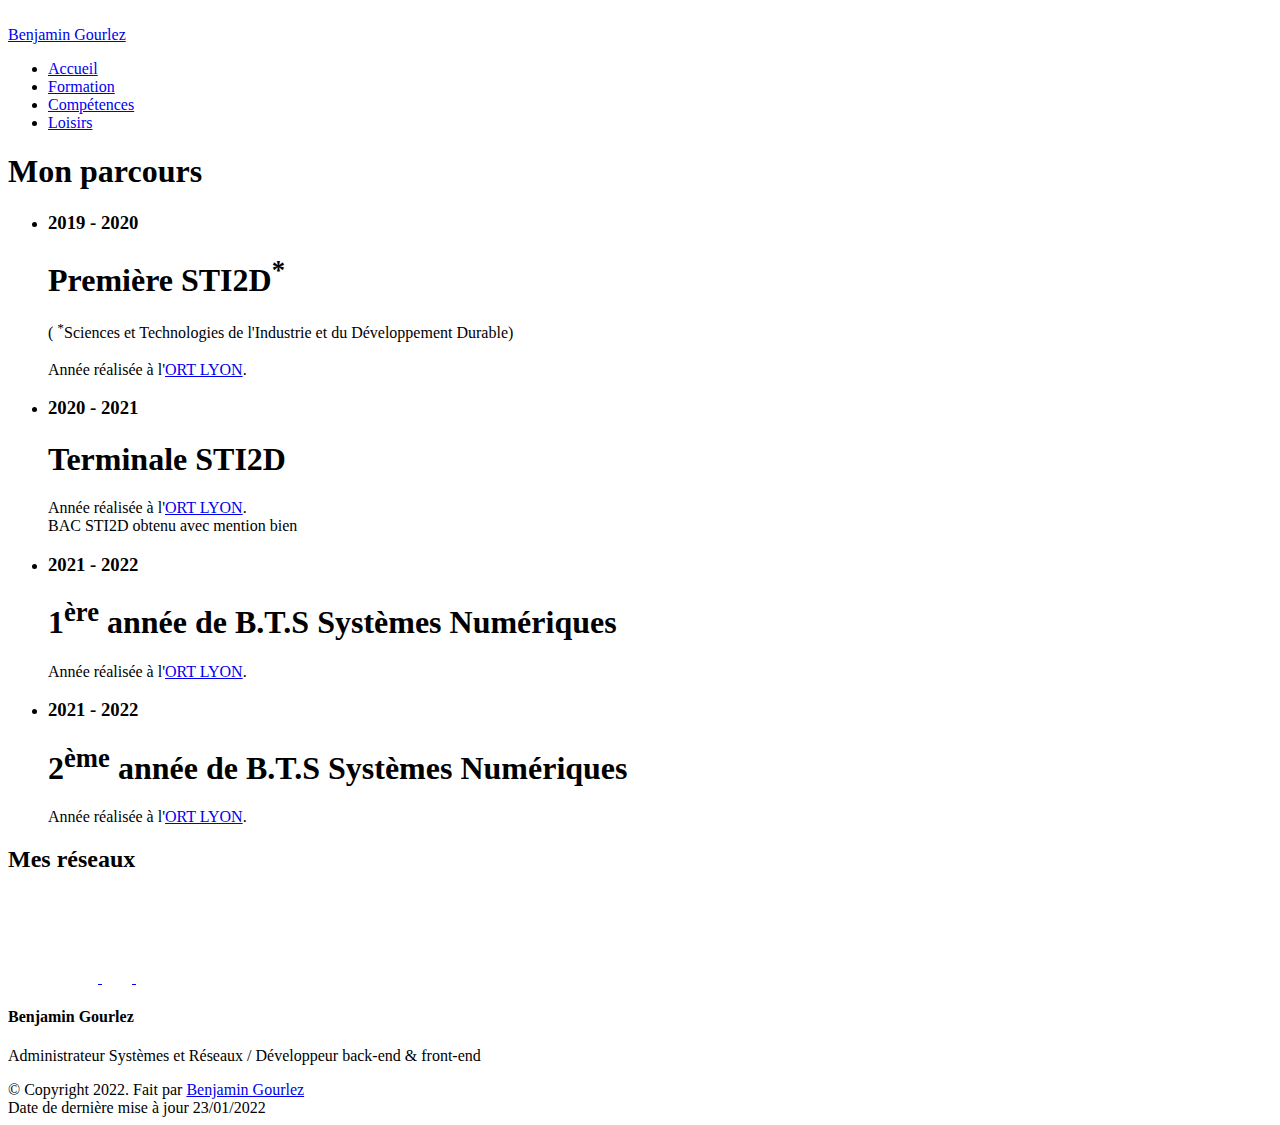
==== pages/formations.html @ 31ed083f "Add files via upload" ====
<!DOCTYPE html>
<html lang="fr">
  <head>
    <meta charset="UTF-8" />
    <meta http-equiv="X-UA-Compatible" content="IE=edge" />
    <meta name="viewport" content="width=device-width, initial-scale=1.0" />
    <link rel="shortcut icon" href="../images/bgo.png" type="image/x-icon">
    <title>Porfolio Benjamin Gourlez</title>
    <meta name="description" content="Portfolio de Benjamin Gourlez" />
    <link rel="stylesheet" href="../src/css/global/header.css" />
    <link rel="stylesheet" href="../src/css/pages/formations.css" />
    <link rel="stylesheet" href="../src/css/global/footer.css" />
  </head>

  <body>
    <header class="header">
      <div class="header-content">
        <div class="header-logo-cont">
          <div class="header-img">
            <img src="../src/images/bgo.png" alt="" class="header-pp" />
          </div>
          <a href="#"><span class="header-img-txt"> Benjamin Gourlez </span></a>
        </div>

        <a href="#" class="header-menu-btn">
          <span class="lines"></span>
        </a>

        <div class="header-main">
          <ul class="header-links">
            <li class="header-li-link">
              <a href="../index.html">Accueil</a>
            </li>
            <li class="header-li-link">
              <a href="./formations.html">Formation</a>
            </li>
            <li class="header-li-link">
              <a href="./competences.html">Compétences</a>
            </li>
            <li class="header-li-link">
              <a href="./loisirs.html">Loisirs</a>
            </li>
          </ul>
        </div>
      </div>
    </header>

    <section class="timeline-sec">
      <div class="text">
        <h1>Mon parcours </h1>
      </div>
      <div class="timeline">
        <ul>
          <li>
            <div class="timeline-txt">
              <h3 class="date">2019 - 2020</h3>
              <h1>Première STI2D<sup>*</sup></h1>
              <p>( <sup>*</sup>Sciences et Technologies de l'Industrie et du Développement Durable) 
                <br>
                <br>
                Année réalisée à l'<a href="https://ort-france.fr/nos-formations/secondaire/bac-sti2d">ORT LYON</a>.</p>
            </div>
          </li>
          <li>
            <div class="timeline-txt">
              <h3 class="date">2020 - 2021</h3>
              <h1>Terminale STI2D</h1>
              <p>Année réalisée à l'<a href="https://ort-france.fr/nos-formations/secondaire/bac-sti2d">ORT LYON</a>.
                <br>
                BAC STI2D obtenu avec mention bien
              </p>
            </div>
          </li>
          <li>
            <div class="timeline-txt">
              <h3 class="date">2021 - 2022</h3>
              <h1>1<sup>ère</sup> année de B.T.S Systèmes Numériques</h1>
              <p>Année réalisée à l'<a href="https://ort-france.fr/nos-formations/metier-du-numerique-et-informatique/bts-snir">ORT LYON</a>.</p>
            </div>
          </li>
          <li>
            <div class="timeline-txt">
              <h3 class="date">2021 - 2022</h3>
              <h1>2<sup>ème</sup> année de B.T.S Systèmes Numériques</h1>
              <p>Année réalisée à l'<a href="https://ort-france.fr/nos-formations/metier-du-numerique-et-informatique/bts-snir">ORT LYON</a>.</p>
            </div>
          </li>
        </ul>
      </div>
      
    </section>

    <footer class="footer">
        <div class="footer-container">
          <div class="footer-up-content">
            <div class="footer-content-row1">
              <h2>
                <span>Mes réseaux</span>
              </h2>
              <div class="footer-social-div">
                <a href="http://www.linkedin.com/in/benjamin-gourlez">
                  <img
                    class="footer-icons"
                    src="../images/icons/reseaux/linkedin.png"
                    alt="icon"
                  />
                </a>
                <a href="https://github.com/BenjaminGourlez">
                  <img
                    class="footer-icons"
                    src="../images/icons/reseaux/github.png"
                    alt="icon"
                  />
                </a>
                <a href="https://www.instagram.com/benj_pics/">
                  <img
                    class="footer-icons"
                    src="../images/icons/reseaux/insta.png"
                    alt="icon"
                  />
                </a>
              </div>
            </div>
            <div class="footer-content-row2">
              <h4>Benjamin Gourlez</h4>
              <p class="footer-desc">
                Administrateur Systèmes et Réseaux / Développeur back-end & front-end
              </p>
            </div>
          </div>
  
          <div class="footer-down">
            &copy; Copyright 2022. Fait par
            <a href="../index.html#"
              >Benjamin Gourlez</a
            >
            <br>
            Date de dernière mise à jour 23/01/2022
          </div>
        </div>
      </footer>
  </body>
</html>
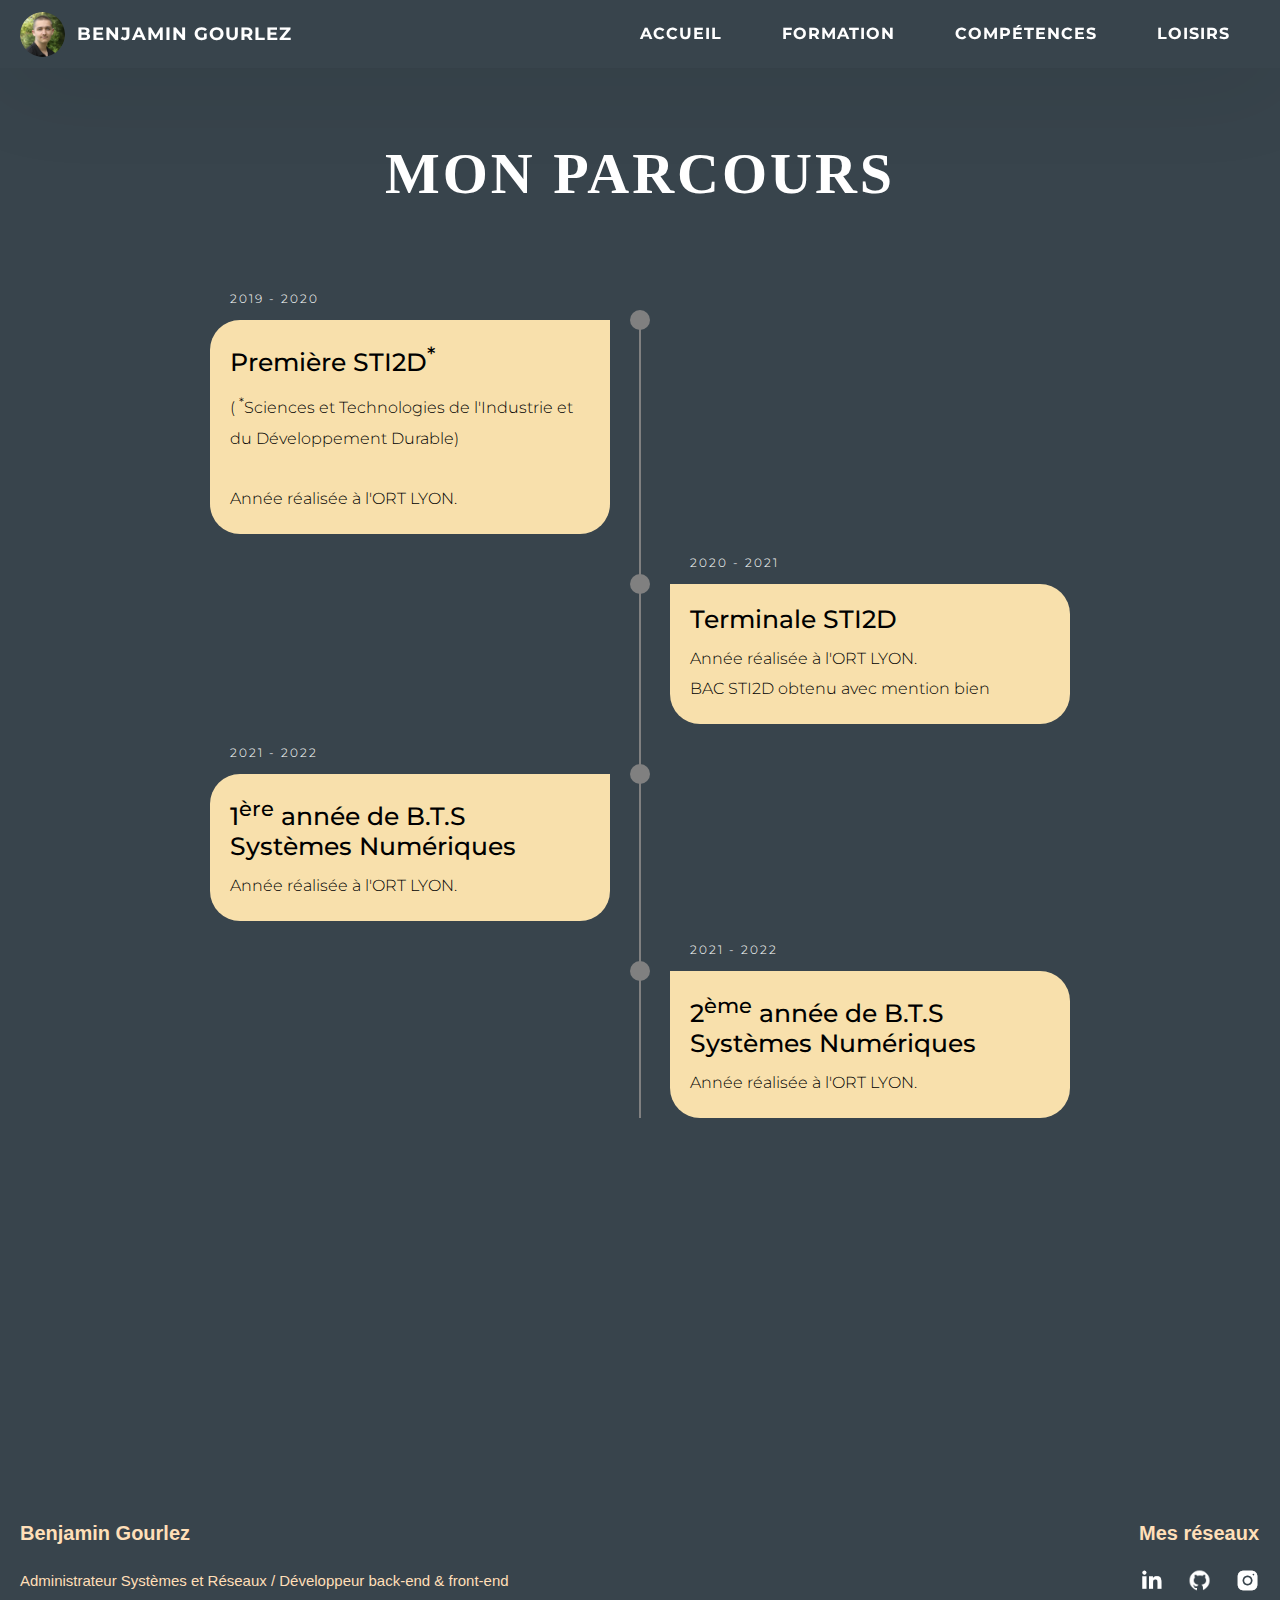
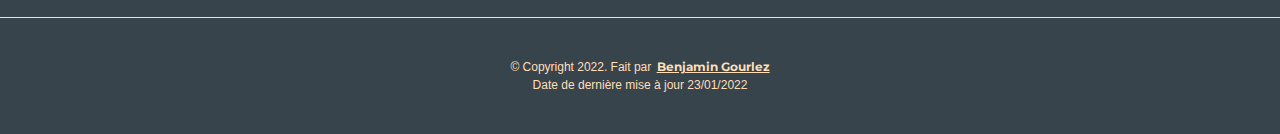
==== commit a0fcb659: "Update formations.html" ====
--- a/pages/formations.html
+++ b/pages/formations.html
@@ -7,9 +7,9 @@
     <link rel="shortcut icon" href="../images/bgo.png" type="image/x-icon">
     <title>Porfolio Benjamin Gourlez</title>
     <meta name="description" content="Portfolio de Benjamin Gourlez" />
-    <link rel="stylesheet" href="../src/css/global/header.css" />
-    <link rel="stylesheet" href="../src/css/pages/formations.css" />
-    <link rel="stylesheet" href="../src/css/global/footer.css" />
+    <link rel="stylesheet" href="../css/global/header.css" />
+    <link rel="stylesheet" href="../css/pages/formations.css" />
+    <link rel="stylesheet" href="../css/global/footer.css" />
   </head>
 
   <body>
@@ -17,7 +17,7 @@
       <div class="header-content">
         <div class="header-logo-cont">
           <div class="header-img">
-            <img src="../src/images/bgo.png" alt="" class="header-pp" />
+            <img src="../images/bgo.png" alt="" class="header-pp" />
           </div>
           <a href="#"><span class="header-img-txt"> Benjamin Gourlez </span></a>
         </div>
--- a/css/global/header.css
+++ b/css/global/header.css
@@ -0,0 +1,264 @@
+/*
+    MEDIAQUERIES
+
+    ZONE TELEPHONE          = 0 -- 600PX
+    ZONE TABLETTE PORTRAIT  = 600 -- 900PX
+    ZONE TABLETTE PAYSAGE   = 900 -- 1200PX
+    ZONE BUREAU STANDARD    = 1200 -- 1800PX
+    ZONE GRAND BUREAU       = 1800PX & +
+
+*/
+
+/*
+    GUIDE TAILLE --- SOURCE : https://codebeautify.org/percent-to-rem-converter
+
+    1em / 1rem === 100% === 16px === 12pt
+    37.5em === 3750% === 600px === 450.01pt
+    56.25em === 5625% === 900px === 675.02pt
+    75em === 7500% === 1200px === 900.02pt
+    112.5em === 11250% === 1800px === 1350.03pt
+
+*/
+
+/*
+    IMPORTATION DE POLICES
+*/
+
+/* Montserrat */
+@import url("https://fonts.googleapis.com/css2?family=Montserrat:wght@300;500&display=swap");
+
+/* Source Sans Pro */
+@import url("https://fonts.googleapis.com/css2?family=Source+Sans+Pro:wght@400;600;700;900&display=swap");
+
+/* Lobster Two */
+@import url("https://fonts.googleapis.com/css2?family=Lobster+Two:ital,wght@0,400;0,700;1,400;1,700");
+
+/*
+    DEBUT DU CODE
+*/
+
+/*
+    STYLES GLOBAL
+*/
+
+*,
+*::after,
+*::before {
+  margin: 0;
+  padding: 0;
+  box-sizing: inherit;
+  font-family: inherit;
+}
+
+:root {
+  font-size: 62.5%;
+  scroll-behavior: smooth;
+}
+
+@media only screen and (max-width: 75em) {
+  :root {
+    font-size: 59%;
+  }
+}
+
+@media only screen and (max-width: 56.25em) {
+  :root {
+    font-size: 56%;
+  }
+}
+
+@media only screen and (min-width: 112.5em) {
+  :root {
+    font-size: 65%;
+  }
+}
+
+body {
+  box-sizing: border-box;
+  position: relative;
+  line-height: 1.5;
+  font-family: sans-serif;
+  overflow-x: hidden;
+  overflow-y: scroll;
+  font-family: "Sans Pro", Arial, Helvetica, sans-serif;
+}
+
+a {
+  font-family: 'Montserrat', 'Times New Roman', Times, sans-serif;
+  text-decoration: none;
+  color: inherit;
+}
+
+.header li {
+  list-style: none;
+}
+
+input:focus,
+button:focus,
+a:focus,
+textarea:focus {
+  outline: none;
+}
+
+button {
+  border: none;
+  cursor: pointer;
+}
+
+textarea {
+  resize: none;
+}
+
+/*
+  HEADER
+*/
+
+.header {
+  position: fixed;
+  width: 100%;
+  z-index: 1000;
+  background: #38444c;
+  box-shadow: 0 10px 100px rgba(0, 0, 0, 0.1);
+}
+
+.header-content {
+  display: flex;
+  align-items: center;
+  justify-content: space-between;
+  padding: 1rem 5rem;
+}
+
+@media only screen and (min-width: 768px) {
+  .header-content {
+    padding: 0 2rem;
+  }
+}
+
+/*
+  CSS DE L'ICONE ET DU TEXTE
+*/
+
+.header-logo-cont {
+  display: flex;
+  align-items: center;
+  cursor: pointer;
+  color: white;
+  transition: color 0.3s;
+}
+
+.header-logo-cont:hover {
+  color: #f2dcc7;
+}
+
+.header-img {
+  width: 5rem;
+  height: 5rem;
+  border-radius: 50px;
+  overflow: hidden;
+  margin-right: 1.5rem;
+}
+
+@media only screen and (min-width: 56.25em) {
+  .header-img {
+    width: 4.5rem;
+    height: 4.5rem;
+    margin-right: 1.2rem;
+  }
+}
+
+.header-pp {
+  width: 100%;
+  height: 100%;
+  object-fit: cover;
+  object-position: center;
+  display: block;
+}
+
+.header-img-txt {
+  font-family: 'Montserrat', 'Times New Roman', Times, sans-serif;
+  font-size: 1.8rem;
+  text-transform: uppercase;
+  font-weight: 700;
+  letter-spacing: 1px;
+}
+
+/*
+  CSS DES LIENS DU MENU
+*/
+
+.header-links {
+  display: flex;
+}
+
+@media only screen and (max-width: 41em) {
+  .header-links {
+    display: none;
+  }
+}
+
+.header-li-link {
+  padding: 2.2rem 3rem;
+  display: inline-block;
+  font-size: 1.6rem;
+  color: white;
+  text-transform: uppercase;
+  letter-spacing: 1px;
+  font-weight: 700;
+  transition: color 0.3s;
+}
+
+.header-li-link:hover {
+  color: rgb(102, 255, 135);
+  text-decoration: underline dashed;
+  
+  text-underline-offset: 8px;
+}
+
+
+@media only screen and (max-width: 56.25em) {
+  .header-li-link {
+    padding: 3rem 1.8rem;
+    font-size: 1.5rem;
+  }
+}
+
+/* menu button */
+
+@media only screen and (max-width: 41em) {
+  .header-menu-btn {
+    height: 30px;
+    width: 30px;
+    position: absolute;
+    right: 20px;
+    top: 20px;
+    z-index: 101;
+  }
+  .header-menu-btn > span {
+    background-color: #fff;
+    border-radius: 1px;
+    height: 2px;
+    width: 100%;
+    position: absolute;
+    left: 50%;
+    top: 50%;
+    margin: -1px 0 0 -15px;
+  }
+  .header-menu-btn > span:after,
+  .header-menu-btn > span:before {
+    content: "";
+    background-color: #fff;
+    border-radius: 1px;
+    height: 2px;
+    width: 100%;
+    position: absolute;
+    left: 50%;
+    margin-left: -15px;
+  }
+  .header-menu-btn > span:after {
+    top: -7px;
+  }
+  .header-menu-btn > span:before {
+    bottom: -7px;
+  }
+}
+
--- a/css/pages/formations.css
+++ b/css/pages/formations.css
@@ -0,0 +1,189 @@
+/*
+    MEDIAQUERIES
+
+    ZONE TELEPHONE          = 0 -- 600PX
+    ZONE TABLETTE PORTRAIT  = 600 -- 900PX
+    ZONE TABLETTE PAYSAGE   = 900 -- 1200PX
+    ZONE BUREAU STANDARD    = 1200 -- 1800PX
+    ZONE GRAND BUREAU       = 1800PX & +
+
+*/
+
+/*
+    GUIDE TAILLE --- SOURCE : https://codebeautify.org/percent-to-rem-converter
+
+    1em / 1rem === 100% === 16px === 12pt
+    37.5em === 3750% === 600px === 450.01pt
+    56.25em === 5625% === 900px === 675.02pt
+    75em === 7500% === 1200px === 900.02pt
+    112.5em === 11250% === 1800px === 1350.03pt
+
+*/
+
+/*
+    IMPORTATION DE POLICES
+*/
+
+/* Montserrat */
+@import url("https://fonts.googleapis.com/css2?family=Montserrat:wght@300;500&display=swap");
+/*
+    DEBUT DU CODE
+*/
+
+/*
+    COULEURS GLOBALES
+*/
+
+:root {
+  --grey-background: #38444c;
+  --background: rgb(248, 224, 172);
+  --blue-table: #add8e6;
+  --white: #ffffff;
+}
+
+@import url("https://fonts.googleapis.com/css2?family=Montserrat:wght@300;500&display=swap");
+
+* {
+  margin: 0;
+  padding: 0;
+  box-sizing: border-box;
+}
+
+.text {
+  position: absolute;
+  top: 10%;
+  left: 50%;
+  transform: translate(-50%, -50%);
+  max-width: 90rem;
+  width: 92%;
+}
+
+.text h1 {
+  color: white;
+  font-family: "Mochiy Pop P One", "Times New Roman",
+    Arial sans-serif;
+  font-size: 5.8rem;
+  text-transform: uppercase;
+  letter-spacing: 3px;
+  text-align: center;
+}
+
+.timeline-sec {
+  min-height: 100vh;
+  width: 100%;
+  display: flex;
+  align-items: center;
+  justify-content: center;
+  padding: 32rem 0;
+  background-color: var(--grey-background);
+}
+
+.timeline {
+  width: 80%;
+  height: auto;
+  max-width: 800px;
+  margin: 0 auto;
+  position: relative;
+}
+
+.timeline ul {
+  list-style: none;
+}
+
+.timeline ul li {
+  padding: 20px;
+  background-color: var(--background);
+  color: black;
+  border-radius: 10px;
+  margin-bottom: 20px;
+}
+
+.timeline ul li:last-child {
+  margin-bottom: 0;
+}
+
+.timeline-txt h1 {
+  font-family: "Montserrat";
+  font-weight: 500;
+  font-size: 25px;
+  line-height: 30px;
+  margin-bottom: 10px;
+}
+
+.timeline-txt p {
+  font-family: "Montserrat";
+  font-size: 16px;
+  line-height: 30px;
+  font-weight: 300;
+}
+
+.timeline-txt .date {
+  font-family: "Montserrat";
+  color : white;
+  font-size: 12px;
+  font-weight: 300;
+  margin-bottom: 10px;
+  letter-spacing: 2px;
+}
+
+@media only screen and (min-width: 768px) {
+  .timeline:before {
+    content: "";
+    position: absolute;
+    top: 0;
+    left: 50%;
+    transform: translateX(-50%);
+    width: 2px;
+    height: 100%;
+    background-color: grey;
+  }
+  
+  .timeline ul li {
+    width: 50%;
+    position: relative;
+    margin-bottom: 50px;
+  }
+  
+  .timeline ul li:nth-child(odd) {
+    float: left;
+    clear: right;
+    transform: translateX(-30px);
+    border-radius: 30px 0px 30px 30px;
+  }
+  
+  .timeline ul li:nth-child(even) {
+    float: right;
+    clear: left;
+    transform: translateX(30px);
+    border-radius: 0px 30px 30px 30px;
+  }
+  
+  .timeline ul li::before {
+    content: "";
+    position: absolute;
+    height: 20px;
+    width: 20px;
+    border-radius: 50%;
+    background-color: gray;
+    top: 0px;
+  }
+  
+  .timeline ul li:nth-child(odd)::before {
+    transform: translate(50%, -50%);
+    right: -30px;
+  }
+  .timeline ul li:nth-child(even)::before {
+    transform: translate(-50%, -50%);
+    left: -30px;
+  }
+  
+  .timeline-txt .date {
+    position: absolute;
+    top: -30px;
+  }
+  
+  .timeline ul li:hover::before {
+    background-color: rgb(47, 159, 211);
+  }
+
+}
--- a/css/global/footer.css
+++ b/css/global/footer.css
@@ -0,0 +1,136 @@
+/*
+    MEDIAQUERIES
+
+    ZONE TELEPHONE          = 0 -- 600PX
+    ZONE TABLETTE PORTRAIT  = 600 -- 900PX
+    ZONE TABLETTE PAYSAGE   = 900 -- 1200PX
+    ZONE BUREAU STANDARD    = 1200 -- 1800PX
+    ZONE GRAND BUREAU       = 1800PX & +
+
+*/
+
+/*
+    GUIDE TAILLE --- SOURCE : https://codebeautify.org/percent-to-rem-converter
+
+    1em / 1rem === 100% === 16px === 12pt
+    37.5em === 3750% === 600px === 450.01pt
+    56.25em === 5625% === 900px === 675.02pt
+    75em === 7500% === 1200px === 900.02pt
+    112.5em === 11250% === 1800px === 1350.03pt
+
+*/
+
+/*
+    IMPORTATION DE POLICES
+*/
+
+/* Source Sans Pro */
+@import url("https://fonts.googleapis.com/css2?family=Source+Sans+Pro:wght@400;600;700;900&display=swap");
+
+/* Lobster Two */
+@import url("https://fonts.googleapis.com/css2?family=Lobster+Two:ital,wght@0,400;0,700;1,400;1,700");
+
+/*
+    DEBUT DU CODE
+*/
+
+:root {
+  --grey_background: #38444c;
+  --beige: #ffdfb8;
+  --white: #ffffff;
+}
+
+.main-footer {
+  background: var(--grey_background);
+  color: #222;
+}
+
+.footer-up-content {
+  display: flex;
+  justify-content: space-between;
+  padding-top: 8rem;
+  background-color: var(--grey_background);
+  padding-left: 2rem;
+  padding-bottom: 2rem;
+}
+
+@media only screen and (max-width: 56.25em) {
+  .footer-up-content {
+    padding: 6rem 0;
+  }
+}
+
+@media only screen and (max-width: 37.5em) {
+  .footer-up-content {
+    display: block;
+  }
+}
+
+.footer-content-row1 {
+  order: 2;
+}
+
+@media only screen and (max-width: 56.25em) {
+  .footer-content-row1 {
+    margin-bottom: 5rem;
+  }
+}
+.footer-content-row2 {
+  width: 40%;
+  order: 1;
+  max-width: 50rem;
+}
+
+@media only screen and (max-width: 56.25em) {
+  .footer-content-row2 {
+    width: 100%;
+  }
+}
+
+.footer-desc {
+  margin-top: 2rem;
+  color: var(--beige);
+  font-size: 1.5rem;
+  line-height: 1.7;
+}
+.footer-social-div {
+  margin-top: 2rem;
+}
+
+.footer-icons {
+  margin-right: 2rem;
+  width: 2.5rem;
+}
+
+.footer-down {
+  padding: 4rem 0;
+  border-top: 1px solid var(--beige);
+  background-color: var(--grey_background);
+  color: var(--beige);
+  font-size: 1.2rem;
+  text-align: left;
+  text-align: center;
+}
+
+.footer-down a {
+  text-decoration: underline;
+  font-weight: bold;
+  margin-left: 2px;
+}
+
+@media only screen and (max-width: 56.25em) {
+  .footer-down {
+    padding: 3.5rem 0;
+  }
+}
+
+.footer-content-row2 h4{
+  color: var(--beige);
+  font-size: 2rem;
+}
+
+.footer-content-row1 h2{
+  color: var(--beige);
+  font-size: 2rem;
+  margin-right: 2rem;
+}
